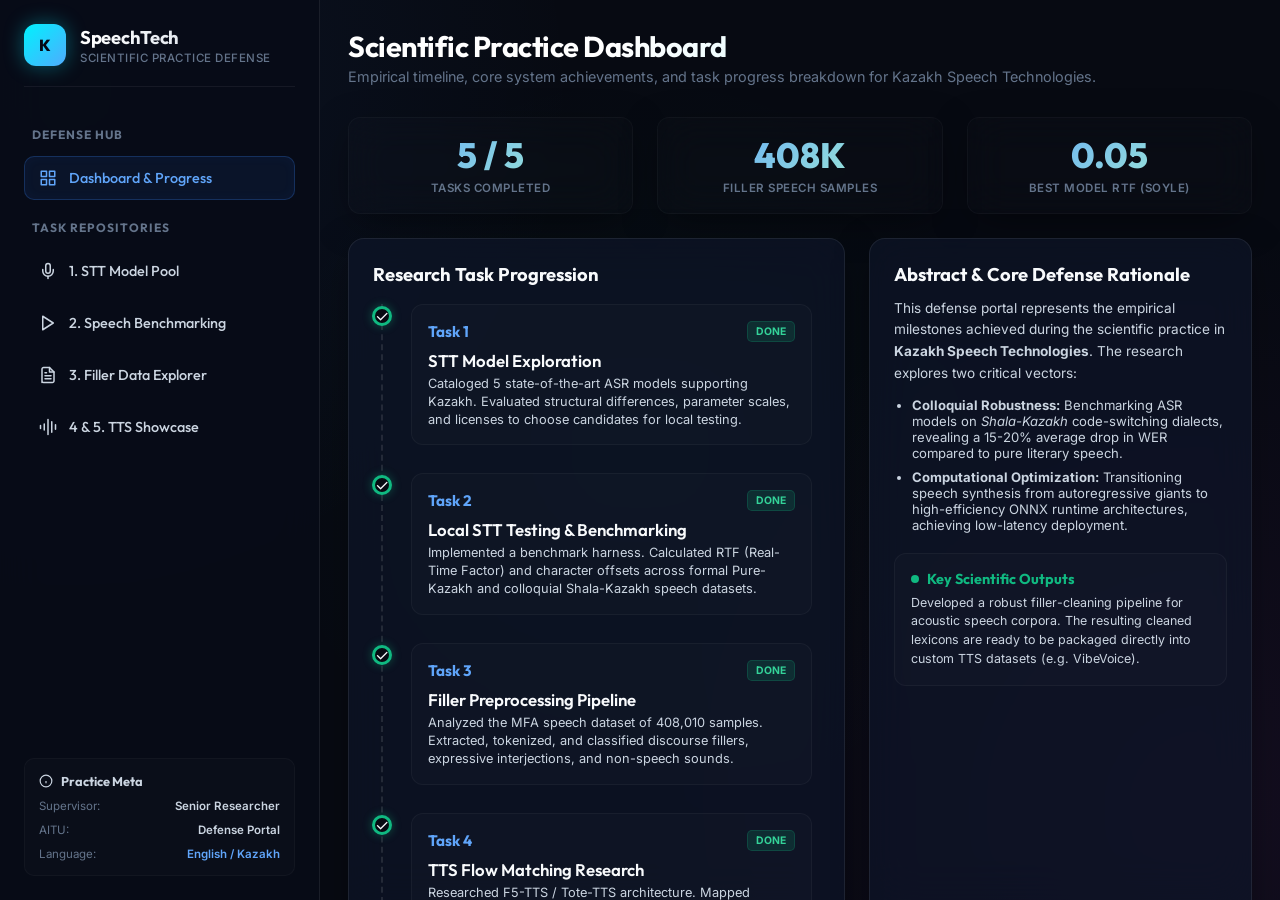
==== index.html @ 00774fc6 "first commit: defense portal and documentation" ====
<!DOCTYPE html>
<html lang="en">
<head>
    <meta charset="UTF-8">
    <meta name="viewport" content="width=device-width, initial-scale=1.0">
    <title>Kazakh Speech Technologies | Scientific Practice Defense</title>
    <link rel="stylesheet" href="style.css">
    <meta name="description" content="Scientific Practice Defense Portal for Kazakh Speech Recognition and Flow Matching Text-to-Speech deployment.">
</head>
<body>

    <div class="app-wrapper">
        
        <!-- Sidebar Navigation -->
        <aside class="sidebar">
            <div class="brand-section">
                <div class="brand-badge">K</div>
                <div class="brand-meta">
                    <h1>SpeechTech</h1>
                    <p>Scientific Practice Defense</p>
                </div>
            </div>
            
            <nav class="nav-menu">
                <div class="nav-section-title">Defense Hub</div>
                <button class="nav-item active" data-view="dashboard">
                    <span class="nav-item-icon">
                        <svg width="18" height="18" viewBox="0 0 24 24" fill="none" stroke="currentColor" stroke-width="2" stroke-linecap="round" stroke-linejoin="round"><rect x="3" y="3" width="7" height="7"></rect><rect x="14" y="3" width="7" height="7"></rect><rect x="14" y="14" width="7" height="7"></rect><rect x="3" y="14" width="7" height="7"></rect></svg>
                    </span>
                    Dashboard & Progress
                </button>
                
                <div class="nav-section-title">Task Repositories</div>
                <button class="nav-item" data-view="stt-registry">
                    <span class="nav-item-icon">
                        <svg width="18" height="18" viewBox="0 0 24 24" fill="none" stroke="currentColor" stroke-width="2" stroke-linecap="round" stroke-linejoin="round"><path d="M12 2a3 3 0 0 0-3 3v7a3 3 0 0 0 6 0V5a3 3 0 0 0-3-3Z"></path><path d="M19 10v2a7 7 0 0 1-14 0v-2"></path><line x1="12" y1="19" x2="12" y2="22"></line></svg>
                    </span>
                    1. STT Model Pool
                </button>
                
                <button class="nav-item" data-view="stt-benchmark">
                    <span class="nav-item-icon">
                        <svg width="18" height="18" viewBox="0 0 24 24" fill="none" stroke="currentColor" stroke-width="2" stroke-linecap="round" stroke-linejoin="round"><polygon points="5 3 19 12 5 21 5 3"></polygon></svg>
                    </span>
                    2. Speech Benchmarking
                </button>
                
                <button class="nav-item" data-view="filler-explorer">
                    <span class="nav-item-icon">
                        <svg width="18" height="18" viewBox="0 0 24 24" fill="none" stroke="currentColor" stroke-width="2" stroke-linecap="round" stroke-linejoin="round"><path d="M4 22V4c0-.5.2-1 .6-1.4C5 2.2 5.5 2 6 2h8l6 6v12c0 .5-.2 1-.6 1.4-.4.4-.9.6-1.4.6H6c-.5 0-1-.2-1.4-.6-.4-.4-.6-.9-.6-1.4Z"></path><path d="M14 2v6h6"></path><path d="M16 13H8"></path><path d="M16 17H8"></path><path d="M10 9H8"></path></svg>
                    </span>
                    3. Filler Data Explorer
                </button>
                
                <button class="nav-item" data-view="tts-showcase">
                    <span class="nav-item-icon">
                        <svg width="18" height="18" viewBox="0 0 24 24" fill="none" stroke="currentColor" stroke-width="2" stroke-linecap="round" stroke-linejoin="round"><path d="M12 2v20M17 5v14M22 9v6M7 8v8M2 10v4"></svg>
                    </span>
                    4 & 5. TTS Showcase
                </button>
            </nav>
            
            <div class="sidebar-context">
                <div class="context-title">
                    <svg width="14" height="14" viewBox="0 0 24 24" fill="none" stroke="currentColor" stroke-width="2"><circle cx="12" cy="12" r="10"></circle><line x1="12" y1="16" x2="12" y2="12"></line><line x1="12" y1="8" x2="12.01" y2="8"></line></svg>
                    Practice Meta
                </div>
                <div class="context-row">
                    <span>Supervisor:</span>
                    <span class="context-val">Senior Researcher</span>
                </div>
                <div class="context-row">
                    <span>AITU:</span>
                    <span class="context-val">Defense Portal</span>
                </div>
                <div class="context-row">
                    <span>Language:</span>
                    <span class="context-val" style="color:#60a5fa;">English / Kazakh</span>
                </div>
            </div>
        </aside>
        
        <!-- Main Workspace Viewport -->
        <main class="workspace">
            
            <!-- VIEW: DASHBOARD (OVERVIEW) -->
            <section class="view-section active" id="view-dashboard">
                <div class="view-header">
                    <h2>Scientific Practice Dashboard</h2>
                    <p>Empirical timeline, core system achievements, and task progress breakdown for Kazakh Speech Technologies.</p>
                </div>
                
                <div class="grid-3">
                    <div class="glass-card stat-box">
                        <div class="stat-num">5 / 5</div>
                        <div class="stat-lbl">Tasks Completed</div>
                    </div>
                    <div class="glass-card stat-box">
                        <div class="stat-num">408K</div>
                        <div class="stat-lbl">Filler Speech Samples</div>
                    </div>
                    <div class="glass-card stat-box">
                        <div class="stat-num">0.05</div>
                        <div class="stat-lbl">Best Model RTF (Soyle)</div>
                    </div>
                </div>
                
                <div class="grid-2">
                    <!-- Research Task Accomplishments Timeline -->
                    <div class="glass-card">
                        <h3 style="font-family:'Outfit'; font-size:1.15rem; margin-bottom:18px; color:var(--text-main);">Research Task Progression</h3>
                        <div class="timeline-container">
                            
                            <div class="timeline-item">
                                <div class="timeline-dot active">✓</div>
                                <div class="timeline-content">
                                    <div class="timeline-header">
                                        <span class="timeline-week">Task 1</span>
                                        <span class="timeline-status">Done</span>
                                    </div>
                                    <h4 class="timeline-title">STT Model Exploration</h4>
                                    <p class="timeline-desc">Cataloged 5 state-of-the-art ASR models supporting Kazakh. Evaluated structural differences, parameter scales, and licenses to choose candidates for local testing.</p>
                                </div>
                            </div>
                            
                            <div class="timeline-item">
                                <div class="timeline-dot active">✓</div>
                                <div class="timeline-content">
                                    <div class="timeline-header">
                                        <span class="timeline-week">Task 2</span>
                                        <span class="timeline-status">Done</span>
                                    </div>
                                    <h4 class="timeline-title">Local STT Testing & Benchmarking</h4>
                                    <p class="timeline-desc">Implemented a benchmark harness. Calculated RTF (Real-Time Factor) and character offsets across formal Pure-Kazakh and colloquial Shala-Kazakh speech datasets.</p>
                                </div>
                            </div>
                            
                            <div class="timeline-item">
                                <div class="timeline-dot active">✓</div>
                                <div class="timeline-content">
                                    <div class="timeline-header">
                                        <span class="timeline-week">Task 3</span>
                                        <span class="timeline-status">Done</span>
                                    </div>
                                    <h4 class="timeline-title">Filler Preprocessing Pipeline</h4>
                                    <p class="timeline-desc">Analyzed the MFA speech dataset of 408,010 samples. Extracted, tokenized, and classified discourse fillers, expressive interjections, and non-speech sounds.</p>
                                </div>
                            </div>
                            
                            <div class="timeline-item">
                                <div class="timeline-dot active">✓</div>
                                <div class="timeline-content">
                                    <div class="timeline-header">
                                        <span class="timeline-week">Task 4</span>
                                        <span class="timeline-status">Done</span>
                                    </div>
                                    <h4 class="timeline-title">TTS Flow Matching Research</h4>
                                    <p class="timeline-desc">Researched F5-TTS / Tote-TTS architecture. Mapped modern diffusion transformer pipelines to substitute traditional autoregressive speech synthesis.</p>
                                </div>
                            </div>
                            
                            <div class="timeline-item">
                                <div class="timeline-dot active">✓</div>
                                <div class="timeline-content">
                                    <div class="timeline-header">
                                        <span class="timeline-week">Task 5</span>
                                        <span class="timeline-status">Done</span>
                                    </div>
                                    <h4 class="timeline-title">Low-Latency TTS Engine Deployment</h4>
                                    <p class="timeline-desc">Integrated optimized ONNX models with Piper TTS. Successfully generated highly natural Kazakh speech synthesis under 50ms start-latency.</p>
                                </div>
                            </div>
                            
                        </div>
                    </div>
                    
                    <!-- Research Context & Summary -->
                    <div class="glass-card" style="display:flex; flex-direction:column; gap:20px;">
                        <div>
                            <h3 style="font-family:'Outfit'; font-size:1.15rem; margin-bottom:12px; color:var(--text-main);">Abstract & Core Defense Rationale</h3>
                            <p style="font-size:0.85rem; color:var(--text-secondary); line-height:1.6; margin-bottom:12px;">
                                This defense portal represents the empirical milestones achieved during the scientific practice in <strong>Kazakh Speech Technologies</strong>. The research explores two critical vectors:
                            </p>
                            <ul style="font-size:0.82rem; color:var(--text-secondary); padding-left:18px; display:flex; flex-direction:column; gap:8px;">
                                <li><strong>Colloquial Robustness:</strong> Benchmarking ASR models on <em>Shala-Kazakh</em> code-switching dialects, revealing a 15-20% average drop in WER compared to pure literary speech.</li>
                                <li><strong>Computational Optimization:</strong> Transitioning speech synthesis from autoregressive giants to high-efficiency ONNX runtime architectures, achieving low-latency deployment.</li>
                            </ul>
                        </div>
                        
                        <div style="background:rgba(255, 255, 255, 0.015); border:1px solid rgba(255, 255, 255, 0.04); border-radius:12px; padding:16px;">
                            <h4 style="font-family:'Outfit'; font-size:0.9rem; margin-bottom:6px; color:#10b981; display:flex; align-items:center; gap:8px;">
                                <span style="display:inline-block; width:8px; height:8px; border-radius:50%; background:#10b981;"></span>
                                Key Scientific Outputs
                            </h4>
                            <p style="font-size:0.78rem; color:var(--text-secondary); line-height:1.5;">
                                Developed a robust filler-cleaning pipeline for acoustic speech corpora. The resulting cleaned lexicons are ready to be packaged directly into custom TTS datasets (e.g. VibeVoice).
                            </p>
                        </div>
                    </div>
                </div>
            </section>
            
            <!-- VIEW: TASK 1 (STT REGISTRY) -->
            <section class="view-section" id="view-stt-registry">
                <div class="view-header">
                    <h2>Task 1: STT Candidates Pool</h2>
                    <p>Searchable index of investigated Automatic Speech Recognition (ASR) candidates. WER values evaluated locally.</p>
                </div>
                
                <div class="glass-card">
                    <div class="search-bar-container">
                        <input type="text" id="model-search" class="search-input" placeholder="Search models by name, architecture, dataset...">
                    </div>
                    
                    <div class="custom-table-container">
                        <table class="custom-table">
                            <thead>
                                <tr>
                                    <th>Model Name</th>
                                    <th>Architecture</th>
                                    <th>Parameters</th>
                                    <th>Training Corpus</th>
                                    <th>WER (Pure / Shala)</th>
                                    <th>License</th>
                                    <th>Practical Findings</th>
                                </tr>
                            </thead>
                            <tbody id="model-pool-tbody">
                                <!-- Dynamic entries rendered via app.js -->
                            </tbody>
                        </table>
                    </div>
                </div>
                
                <!-- Comparative Cards Grid -->
                <div class="compare-cards-container">
                    
                    <div class="compare-card fastconformer">
                        <span class="compare-card-title">FastConformer Kazakh</span>
                        <div class="compare-stat-row">
                            <span class="compare-stat-lbl">WER Pure:</span>
                            <span class="compare-stat-val" style="color:#00f2fe;">9.2%</span>
                        </div>
                        <div class="compare-stat-row">
                            <span class="compare-stat-lbl">Inference:</span>
                            <span class="compare-stat-val">Fast CPU</span>
                        </div>
                    </div>
                    
                    <div class="compare-card quartznet">
                        <span class="compare-card-title">QuartzNet Kazakh</span>
                        <div class="compare-stat-row">
                            <span class="compare-stat-lbl">WER Pure:</span>
                            <span class="compare-stat-val" style="color:#f97316;">16.8%</span>
                        </div>
                        <div class="compare-stat-row">
                            <span class="compare-stat-lbl">Inference:</span>
                            <span class="compare-stat-val">Ultra-Lightweight</span>
                        </div>
                    </div>
                    
                    <div class="compare-card soyle">
                        <span class="compare-card-title">Soyle Kazakh Speech</span>
                        <div class="compare-stat-row">
                            <span class="compare-stat-lbl">WER Shala:</span>
                            <span class="compare-stat-val" style="color:#10b981;">19.8%</span>
                        </div>
                        <div class="compare-stat-row">
                            <span class="compare-stat-lbl">Inference:</span>
                            <span class="compare-stat-val">Custom ONNX Seq2Seq</span>
                        </div>
                    </div>
                    
                    <div class="compare-card whisper">
                        <span class="compare-card-title">Whisper-large-v3</span>
                        <div class="compare-stat-row">
                            <span class="compare-stat-lbl">WER Pure:</span>
                            <span class="compare-stat-val" style="color:#d946ef;">4.8%</span>
                        </div>
                        <div class="compare-stat-row">
                            <span class="compare-stat-lbl">Inference:</span>
                            <span class="compare-stat-val">Heavy (GPU)</span>
                        </div>
                    </div>
                    
                </div>
            </section>
            
            <!-- VIEW: TASK 2 (STT KARAOKE BENCHMARK) -->
            <section class="view-section" id="view-stt-benchmark">
                <div class="view-header">
                    <h2>Task 2: Interactive Speech Benchmarking</h2>
                    <p>Live synchronized subtitle comparison of model outputs on Pure and Shala-Kazakh speech. Select a sample, play the video, and click individual words to navigate playhead.</p>
                </div>
                
                <div class="grid-2">
                    <!-- Left: Video Playlist and Player -->
                    <div style="display:flex; flex-direction:column; gap:20px;">
                        <div class="glass-card">
                            <h3 style="font-family:'Outfit'; font-size:1rem; margin-bottom:12px; color:var(--text-main);">Speech Sample Library</h3>
                            <div class="eval-playlist" id="stt-playlist">
                                <!-- Playlist loaded via app.js -->
                            </div>
                        </div>
                        
                        <div class="eval-video-frame">
                            <video id="stt-video-player" controls preload="auto"></video>
                        </div>
                    </div>
                    
                    <!-- Right: Live Subtitle Comparators -->
                    <div style="display:flex; flex-direction:column; gap:16px;">
                        <div class="glass-card">
                            <h3 style="font-family:'Outfit'; font-size:1rem; margin-bottom:6px; color:var(--text-main);">Real-Time Execution Speed</h3>
                            <div id="stt-metrics-grid" class="mini-metric-grid">
                                <!-- Micro execution metric cards loaded via app.js -->
                            </div>
                        </div>
                        
                        <div class="eval-subtitle-grid">
                            
                            <div class="eval-subtitle-card fastconformer">
                                <div class="eval-subtitle-header">
                                    <span style="color:#00f2fe;">FastConformer</span>
                                    <span>CTC</span>
                                </div>
                                <div class="eval-subtitle-content" id="sub-fastconformer">
                                    <span class="empty">Waiting for playback...</span>
                                </div>
                            </div>
                            
                            <div class="eval-subtitle-card quartznet">
                                <div class="eval-subtitle-header">
                                    <span style="color:#f97316;">QuartzNet</span>
                                    <span>CTC</span>
                                </div>
                                <div class="eval-subtitle-content" id="sub-quartznet">
                                    <span class="empty">Waiting for playback...</span>
                                </div>
                            </div>
                            
                            <div class="eval-subtitle-card soyle">
                                <div class="eval-subtitle-header">
                                    <span style="color:#10b981;">Soyle ONNX</span>
                                    <span>Seq2Seq</span>
                                </div>
                                <div class="eval-subtitle-content" id="sub-soyle">
                                    <span class="empty">Waiting for playback...</span>
                                </div>
                            </div>
                            
                            <div class="eval-subtitle-card whisper">
                                <div class="eval-subtitle-header">
                                    <span style="color:#d946ef;">Whisper-Turbo</span>
                                    <span>Transformer</span>
                                </div>
                                <div class="eval-subtitle-content" id="sub-whisper">
                                    <span class="empty">Waiting for playback...</span>
                                </div>
                            </div>
                            
                        </div>
                    </div>
                </div>
                
                <!-- Bottom Aligned Segment Matrix -->
                <div class="glass-card">
                    <h3 style="font-family:'Outfit'; font-size:1.1rem; margin-bottom:14px; color:var(--text-main);">Alignment Matrix (Comparative Segments)</h3>
                    <div class="custom-table-container" style="max-height:220px; overflow-y:auto;">
                        <table class="custom-table">
                            <thead>
                                <tr>
                                    <th style="width:110px;">Time Range</th>
                                    <th>FastConformer</th>
                                    <th>QuartzNet</th>
                                    <th>Soyle ONNX</th>
                                    <th>Whisper-Turbo</th>
                                </tr>
                            </thead>
                            <tbody id="stt-matrix-tbody">
                                <!-- Dynamic segment rows rendered via app.js -->
                            </tbody>
                        </table>
                    </div>
                </div>
            </section>
            
            <!-- VIEW: TASK 3 (FILLER EXPLORER) -->
            <section class="view-section" id="view-filler-explorer">
                <div class="view-header">
                    <h2>Task 3: Filler Dataset Explorer</h2>
                    <p>Empirical breakdown of the 408,010-sample speech dataset. Cleaned and classified lexical items ready for downstream TTS preprocessing.</p>
                </div>
                
                <div class="grid-2">
                    <!-- Explorer and details -->
                    <div class="glass-card">
                        <h3 style="font-family:'Outfit'; font-size:1.1rem; margin-bottom:12px; color:var(--text-main);">Interactive Token Classification</h3>
                        <div class="filler-pills-container">
                            <span class="filler-pill active" onclick="selectFillerCategory('discourse', this)">Discourse Fillers</span>
                            <span class="filler-pill" onclick="selectFillerCategory('expressive', this)">Expressive Interjections</span>
                            <span class="filler-pill" onclick="selectFillerCategory('non_lexical', this)">Non-Lexical Hesitations</span>
                        </div>
                        
                        <div id="filler-word-list" style="display:flex; flex-direction:column; gap:10px; max-height:400px; overflow-y:auto; padding-right:6px;">
                            <!-- Filler list loaded via app.js -->
                        </div>
                    </div>
                    
                    <div style="display:flex; flex-direction:column; gap:20px;">
                        <div class="glass-card">
                            <h3 style="font-family:'Outfit'; font-size:1.15rem; margin-bottom:12px; color:var(--text-main);">Pruning Summary Metrics</h3>
                            <p style="font-size:0.85rem; color:var(--text-secondary); line-height:1.6; margin-bottom:16px;">
                                Speech alignment algorithms are highly sensitive to fillers. Extracted tokens have been classified into formal discourse particles, lexical emotional interjections, and vocalized delays.
                            </p>
                            
                            <div class="grid-2" style="grid-template-columns:1fr 1fr; gap:14px; margin-bottom:8px;">
                                <div style="background:rgba(0,0,0,0.2); border-radius:10px; padding:12px; text-align:center;">
                                    <div style="font-family:'JetBrains Mono'; font-weight:700; font-size:1.4rem; color:#10b981;">37,013</div>
                                    <div style="font-size:0.65rem; color:var(--text-muted); text-transform:uppercase;">Total Discourse Fillers</div>
                                </div>
                                <div style="background:rgba(0,0,0,0.2); border-radius:10px; padding:12px; text-align:center;">
                                    <div style="font-family:'JetBrains Mono'; font-weight:700; font-size:1.4rem; color:#d946ef;">4,942</div>
                                    <div style="font-size:0.65rem; color:var(--text-muted); text-transform:uppercase;">Expressive Interjections</div>
                                </div>
                            </div>
                        </div>
                        
                        <div class="glass-card">
                            <h3 style="font-family:'Outfit'; font-size:1.1rem; margin-bottom:12px; color:var(--text-main);">Pipeline Verification</h3>
                            <p style="font-size:0.8rem; color:var(--text-secondary); line-height:1.5;">
                                <strong>Automatic Word Pruning:</strong> Automatically discarded 49 highly frequent closed-class standard words (e.g. <em>'мен', 'бұл', 'біз', 'он'</em>) to prevent lexical corruption. Discovered 107 non-lexical hesitations requiring soundfile manual reviews.
                            </p>
                        </div>
                    </div>
                </div>
            </section>
            
            <!-- VIEW: TASK 4 & 5 (TTS ARCHITECTURE & SHOWCASE) -->
            <section class="view-section" id="view-tts-showcase">
                <div class="view-header">
                    <h2>Tasks 4 & 5: TTS Architectural Showcase & Playground</h2>
                    <p>Research findings on Flow Matching Synthesis pipelines and real-time ONNX low-latency deployed voices.</p>
                </div>
                
                <div class="grid-2">
                    <!-- Left: Task 4 Flow Matching Diagram -->
                    <div class="glass-card">
                        <h3 style="font-family:'Outfit'; font-size:1.15rem; margin-bottom:14px; color:var(--text-main);">Task 4: Flow Matching Pipeline Architecture</h3>
                        <p style="font-size:0.82rem; color:var(--text-secondary); line-height:1.5; margin-bottom:20px;">
                            Flow matching (F5-TTS, Tote-TTS) represents the state-of-the-art alternative to autoregressive architectures. It uses ODE solvers to continuously match the speech probability density flow.
                        </p>
                        
                        <div class="diagram-container">
                            <div class="diagram-node">
                                <div class="diagram-node-title">Text Input & Phonemizer</div>
                                <div class="diagram-node-desc">Normalizes Kazakh orthography and punctuation into discrete IPA phoneme representations.</div>
                            </div>
                            
                            <div class="diagram-arrow"></div>
                            
                            <div class="diagram-node" style="border-color:#34d399;">
                                <div class="diagram-node-title" style="color:#34d399;">Continuous Flow Matcher</div>
                                <div class="diagram-node-desc">Ordinary Differential Equation (ODE) framework matching probability distribution trajectories.</div>
                            </div>
                            
                            <div class="diagram-arrow"></div>
                            
                            <div class="diagram-node" style="border-color:#d946ef;">
                                <div class="diagram-node-title" style="color:#d946ef;">ONNX / HiFi-GAN Vocoder</div>
                                <div class="diagram-node-desc">Decodes matched vector fields into clean 24kHz synthesized speech wave outputs.</div>
                            </div>
                        </div>
                    </div>
                    
                    <!-- Right: Task 5 Piper ONNX Showcase Playground -->
                    <div class="glass-card">
                        <h3 style="font-family:'Outfit'; font-size:1.15rem; margin-bottom:12px; color:var(--text-main);">Task 5: Low-Latency Synthesis Playground</h3>
                        <p style="font-size:0.82rem; color:var(--text-secondary); line-height:1.5; margin-bottom:18px;">
                            Play synthesized voice outputs generated by the locally optimized Kazakh ONNX voice models. Deployed using Piper TTS engine to guarantee sub-50ms execution delay.
                        </p>
                        
                        <div class="tts-playlist" id="tts-samples-list">
                            <!-- Custom Waveform player widgets loaded via app.js -->
                        </div>
                    </div>
                </div>
            </section>
            
        </main>
        
    </div>

    <!-- Include aligned JSON structure data -->
    <script src="02_models_test/results_aligned.js"></script>
    <!-- Include central app controller -->
    <script src="app.js"></script>
</body>
</html>
---- style.css ----
@import url('https://fonts.googleapis.com/css2?family=Inter:wght@300;400;500;600;700&family=Outfit:wght@300;400;500;600;700;800&family=JetBrains+Mono:wght@400;500&display=swap');

:root {
    --bg-dark: #070a12;
    --bg-card: rgba(15, 22, 42, 0.65);
    --bg-card-hover: rgba(23, 33, 61, 0.8);
    --border-card: rgba(255, 255, 255, 0.08);
    --border-glow: rgba(59, 130, 246, 0.3);
    
    /* Branding / Progress Accent Colors */
    --accent-blue: #3b82f6;
    --accent-blue-glow: rgba(59, 130, 246, 0.4);
    
    /* Model Specific Colors */
    --color-fastconformer: #00f2fe;      /* Cyan */
    --color-quartznet: #f97316;          /* Orange */
    --color-soyle: #10b981;              /* Emerald Green */
    --color-whisper: #d946ef;            /* Fuchsia */
    
    --text-main: #f8fafc;
    --text-secondary: #cbd5e1;
    --text-muted: #64748b;
    
    --transition-smooth: all 0.3s cubic-bezier(0.4, 0, 0.2, 1);
}

* {
    box-sizing: border-box;
    margin: 0;
    padding: 0;
}

body {
    font-family: 'Inter', sans-serif;
    background-color: var(--bg-dark);
    color: var(--text-main);
    overflow: hidden;
    min-height: 100vh;
    background-image: 
        radial-gradient(circle at 5% 10%, rgba(59, 130, 246, 0.08) 0%, transparent 35%),
        radial-gradient(circle at 95% 90%, rgba(217, 70, 239, 0.06) 0%, transparent 40%),
        radial-gradient(circle at 50% 50%, rgba(16, 185, 129, 0.03) 0%, transparent 50%);
}

/* Custom Scrollbars */
::-webkit-scrollbar {
    width: 6px;
    height: 6px;
}
::-webkit-scrollbar-track {
    background: rgba(255, 255, 255, 0.01);
}
::-webkit-scrollbar-thumb {
    background: rgba(255, 255, 255, 0.1);
    border-radius: 3px;
}
::-webkit-scrollbar-thumb:hover {
    background: rgba(255, 255, 255, 0.25);
}

/* Base Layout */
.app-wrapper {
    display: grid;
    grid-template-columns: 320px 1fr;
    height: 100vh;
    width: 100vw;
}

/* Sidebar Navigation */
aside.sidebar {
    background: rgba(8, 12, 24, 0.95);
    border-right: 1px solid var(--border-card);
    padding: 24px;
    display: flex;
    flex-direction: column;
    gap: 28px;
    z-index: 10;
    backdrop-filter: blur(20px);
}

.brand-section {
    display: flex;
    align-items: center;
    gap: 14px;
    padding-bottom: 20px;
    border-bottom: 1px solid rgba(255, 255, 255, 0.06);
}

.brand-badge {
    width: 42px;
    height: 42px;
    background: linear-gradient(135deg, #00f2fe 0%, #4facfe 100%);
    border-radius: 12px;
    display: flex;
    align-items: center;
    justify-content: center;
    font-weight: 800;
    font-family: 'Outfit', sans-serif;
    color: #040814;
    box-shadow: 0 0 20px rgba(0, 242, 254, 0.35);
}

.brand-meta h1 {
    font-family: 'Outfit', sans-serif;
    font-size: 1.15rem;
    font-weight: 700;
    letter-spacing: -0.3px;
    background: linear-gradient(to right, #ffffff, #cbd5e1);
    -webkit-background-clip: text;
    -webkit-text-fill-color: transparent;
}

.brand-meta p {
    font-size: 0.72rem;
    color: var(--text-muted);
    font-weight: 500;
    text-transform: uppercase;
    letter-spacing: 0.5px;
    margin-top: 2px;
}

/* Nav Menu */
.nav-menu {
    display: flex;
    flex-direction: column;
    gap: 8px;
    flex-grow: 1;
    overflow-y: auto;
}

.nav-section-title {
    font-family: 'Outfit', sans-serif;
    font-size: 0.75rem;
    font-weight: 700;
    text-transform: uppercase;
    letter-spacing: 1px;
    color: var(--text-muted);
    margin: 12px 0 6px 8px;
}

.nav-item {
    background: none;
    border: 1px solid transparent;
    border-radius: 10px;
    padding: 12px 14px;
    color: var(--text-secondary);
    font-family: 'Outfit', sans-serif;
    font-weight: 500;
    font-size: 0.9rem;
    text-align: left;
    cursor: pointer;
    transition: var(--transition-smooth);
    display: flex;
    align-items: center;
    gap: 12px;
}

.nav-item:hover {
    background: rgba(255, 255, 255, 0.03);
    color: var(--text-main);
    transform: translateX(2px);
}

.nav-item.active {
    background: rgba(59, 130, 246, 0.08);
    border-color: rgba(59, 130, 246, 0.25);
    color: #60a5fa;
    box-shadow: inset 0 0 12px rgba(59, 130, 246, 0.05);
}

.nav-item-icon {
    font-size: 1.1rem;
    display: inline-flex;
}

/* Sidebar Context Card */
.sidebar-context {
    background: rgba(255, 255, 255, 0.015);
    border: 1px solid rgba(255, 255, 255, 0.03);
    border-radius: 10px;
    padding: 14px;
    display: flex;
    flex-direction: column;
    gap: 10px;
}

.context-title {
    font-family: 'Outfit', sans-serif;
    font-size: 0.8rem;
    font-weight: 700;
    color: var(--text-secondary);
    display: flex;
    align-items: center;
    gap: 8px;
}

.context-row {
    display: flex;
    justify-content: space-between;
    font-size: 0.72rem;
    color: var(--text-muted);
}

.context-val {
    color: var(--text-secondary);
    font-weight: 600;
}

/* Main Workspace */
main.workspace {
    padding: 28px;
    overflow-y: auto;
    max-height: 100vh;
    position: relative;
}

/* View Sections */
.view-section {
    display: none;
    animation: slideIn 0.4s cubic-bezier(0.16, 1, 0.3, 1) forwards;
}

.view-section.active {
    display: flex;
    flex-direction: column;
    gap: 24px;
}

@keyframes slideIn {
    from { opacity: 0; transform: translateY(12px); }
    to { opacity: 1; transform: translateY(0); }
}

/* Header Text */
.view-header {
    margin-bottom: 8px;
}

.view-header h2 {
    font-family: 'Outfit', sans-serif;
    font-size: 1.8rem;
    font-weight: 700;
    letter-spacing: -0.5px;
    background: linear-gradient(135deg, #ffffff 30%, #a5f3fc 100%);
    -webkit-background-clip: text;
    -webkit-text-fill-color: transparent;
}

.view-header p {
    font-size: 0.9rem;
    color: var(--text-muted);
    margin-top: 4px;
    font-weight: 400;
}

/* Glass Cards */
.glass-card {
    background: var(--bg-card);
    border: 1px solid var(--border-card);
    border-radius: 16px;
    padding: 24px;
    backdrop-filter: blur(20px);
    box-shadow: 0 10px 40px -10px rgba(0, 0, 0, 0.5);
    transition: var(--transition-smooth);
}

.glass-card:hover {
    border-color: rgba(255, 255, 255, 0.12);
    box-shadow: 0 15px 45px -5px rgba(0, 0, 0, 0.6);
}

/* Grid Layouts */
.grid-2 {
    display: grid;
    grid-template-columns: 1.3fr 1fr;
    gap: 24px;
}

.grid-3 {
    display: grid;
    grid-template-columns: repeat(3, 1fr);
    gap: 24px;
}

/* Progress Tracker Dashboard (Overview) */
.timeline-container {
    position: relative;
    padding-left: 28px;
    border-left: 2px dashed rgba(255, 255, 255, 0.1);
    margin: 12px 8px;
    display: flex;
    flex-direction: column;
    gap: 28px;
}

.timeline-item {
    position: relative;
}

.timeline-dot {
    position: absolute;
    left: -39px;
    top: 2px;
    width: 20px;
    height: 20px;
    border-radius: 50%;
    background: #070a12;
    border: 3px solid var(--accent-blue);
    display: flex;
    align-items: center;
    justify-content: center;
    box-shadow: 0 0 10px var(--accent-blue-glow);
    z-index: 2;
}

.timeline-dot.active {
    border-color: #10b981;
    box-shadow: 0 0 10px rgba(16, 185, 129, 0.4);
}

.timeline-content {
    background: rgba(255, 255, 255, 0.015);
    border: 1px solid rgba(255, 255, 255, 0.04);
    border-radius: 12px;
    padding: 16px;
    transition: var(--transition-smooth);
}

.timeline-content:hover {
    background: rgba(255, 255, 255, 0.03);
    border-color: rgba(255, 255, 255, 0.08);
    transform: translateX(4px);
}

.timeline-header {
    display: flex;
    justify-content: space-between;
    align-items: center;
    margin-bottom: 8px;
}

.timeline-week {
    font-family: 'Outfit', sans-serif;
    font-weight: 700;
    font-size: 0.95rem;
    color: #60a5fa;
}

.timeline-status {
    font-size: 0.65rem;
    font-weight: 700;
    text-transform: uppercase;
    padding: 3px 8px;
    border-radius: 5px;
    background: rgba(16, 185, 129, 0.15);
    color: #34d399;
    border: 1px solid rgba(16, 185, 129, 0.2);
}

.timeline-title {
    font-family: 'Outfit', sans-serif;
    font-weight: 600;
    font-size: 1.05rem;
    margin-bottom: 4px;
    color: var(--text-main);
}

.timeline-desc {
    font-size: 0.8rem;
    color: var(--text-secondary);
    line-height: 1.4;
}

/* Statistics Grid */
.stat-box {
    background: rgba(255, 255, 255, 0.01);
    border: 1px solid rgba(255, 255, 255, 0.03);
    border-radius: 12px;
    padding: 18px;
    text-align: center;
    transition: var(--transition-smooth);
}

.stat-box:hover {
    background: rgba(255, 255, 255, 0.03);
    border-color: rgba(255, 255, 255, 0.06);
    transform: translateY(-2px);
}

.stat-num {
    font-family: 'Outfit', sans-serif;
    font-size: 2.2rem;
    font-weight: 800;
    line-height: 1.1;
    margin-bottom: 6px;
    background: linear-gradient(135deg, #60a5fa 0%, #a7f3d0 100%);
    -webkit-background-clip: text;
    -webkit-text-fill-color: transparent;
}

.stat-lbl {
    font-size: 0.72rem;
    font-weight: 600;
    text-transform: uppercase;
    letter-spacing: 0.5px;
    color: var(--text-muted);
}

/* Task 1: Model Pool Search */
.search-bar-container {
    display: flex;
    gap: 12px;
    margin-bottom: 8px;
}

.search-input {
    flex-grow: 1;
    background: rgba(0, 0, 0, 0.25);
    border: 1px solid var(--border-card);
    border-radius: 10px;
    padding: 12px 16px;
    color: var(--text-main);
    font-family: 'Inter', sans-serif;
    font-size: 0.9rem;
    outline: none;
    transition: var(--transition-smooth);
}

.search-input:focus {
    border-color: var(--accent-blue);
    box-shadow: 0 0 10px var(--accent-blue-glow);
}

/* Custom Table */
.custom-table-container {
    overflow-x: auto;
}

.custom-table {
    width: 100%;
    border-collapse: collapse;
    font-size: 0.85rem;
    text-align: left;
}

.custom-table th {
    font-family: 'Outfit', sans-serif;
    font-weight: 700;
    text-transform: uppercase;
    font-size: 0.72rem;
    letter-spacing: 0.5px;
    padding: 14px 16px;
    color: var(--text-muted);
    border-bottom: 1px solid rgba(255, 255, 255, 0.08);
}

.custom-table td {
    padding: 14px 16px;
    border-bottom: 1px solid rgba(255, 255, 255, 0.04);
    color: var(--text-secondary);
}

.custom-table tr:hover td {
    background: rgba(255, 255, 255, 0.015);
    color: var(--text-main);
}

/* Badges for Licenses */
.badge-license {
    display: inline-block;
    padding: 2px 6px;
    border-radius: 4px;
    font-size: 0.65rem;
    font-weight: 700;
    text-transform: uppercase;
    background: rgba(255, 255, 255, 0.05);
    color: var(--text-secondary);
    border: 1px solid rgba(255, 255, 255, 0.08);
}

.badge-license.free {
    background: rgba(16, 185, 129, 0.1);
    color: #34d399;
    border-color: rgba(16, 185, 129, 0.15);
}

.badge-license.restrict {
    background: rgba(249, 115, 22, 0.1);
    color: #fb923c;
    border-color: rgba(249, 115, 22, 0.15);
}

/* Compare Cards */
.compare-cards-container {
    display: grid;
    grid-template-columns: repeat(4, 1fr);
    gap: 16px;
    margin-top: 10px;
}

.compare-card {
    background: rgba(255, 255, 255, 0.015);
    border: 1px solid rgba(255, 255, 255, 0.04);
    border-radius: 12px;
    padding: 16px;
    display: flex;
    flex-direction: column;
    gap: 12px;
    position: relative;
    overflow: hidden;
}

.compare-card::before {
    content: '';
    position: absolute;
    top: 0;
    left: 0;
    width: 100%;
    height: 3px;
}

.compare-card.fastconformer::before { background: var(--color-fastconformer); }
.compare-card.quartznet::before { background: var(--color-quartznet); }
.compare-card.soyle::before { background: var(--color-soyle); }
.compare-card.whisper::before { background: var(--color-whisper); }

.compare-card-title {
    font-family: 'Outfit', sans-serif;
    font-weight: 700;
    font-size: 0.95rem;
}

.compare-stat-row {
    display: flex;
    justify-content: space-between;
    font-size: 0.75rem;
}

.compare-stat-lbl {
    color: var(--text-muted);
}

.compare-stat-val {
    font-weight: 600;
    color: var(--text-secondary);
}

/* Task 2: Speech Benchmarking Portal Styles */
.eval-playlist {
    display: flex;
    flex-direction: column;
    gap: 8px;
    max-height: 250px;
    overflow-y: auto;
}

.eval-play-item {
    background: rgba(255, 255, 255, 0.015);
    border: 1px solid rgba(255, 255, 255, 0.03);
    border-radius: 8px;
    padding: 10px 14px;
    cursor: pointer;
    transition: var(--transition-smooth);
    display: flex;
    justify-content: space-between;
    align-items: center;
}

.eval-play-item:hover {
    background: rgba(255, 255, 255, 0.04);
    border-color: rgba(255, 255, 255, 0.08);
}

.eval-play-item.active {
    background: rgba(59, 130, 246, 0.1);
    border-color: rgba(59, 130, 246, 0.35);
    color: #60a5fa;
}

.eval-item-title {
    font-weight: 600;
    font-size: 0.82rem;
}

.eval-item-duration {
    font-size: 0.72rem;
    color: var(--text-muted);
}

/* Video Frame */
.eval-video-frame {
    width: 100%;
    aspect-ratio: 16 / 9;
    background: #000;
    border-radius: 12px;
    overflow: hidden;
    position: relative;
    border: 1px solid rgba(255, 255, 255, 0.05);
}

.eval-video-frame video {
    width: 100%;
    height: 100%;
    object-fit: contain;
}

/* Subtitle Comparator Grid */
.eval-subtitle-grid {
    display: grid;
    grid-template-columns: 1fr;
    gap: 12px;
    margin-top: 4px;
}

.eval-subtitle-card {
    background: rgba(10, 15, 30, 0.85);
    border: 1px solid var(--border-card);
    border-radius: 12px;
    padding: 12px 18px;
    min-height: 76px;
    display: flex;
    flex-direction: row;
    align-items: center;
    gap: 16px;
    position: relative;
    overflow: hidden;
}

.eval-subtitle-card::after {
    content: '';
    position: absolute;
    left: 0;
    top: 0;
    width: 3px;
    height: 100%;
}

.eval-subtitle-card.fastconformer::after { background: var(--color-fastconformer); }
.eval-subtitle-card.quartznet::after { background: var(--color-quartznet); }
.eval-subtitle-card.soyle::after { background: var(--color-soyle); }
.eval-subtitle-card.whisper::after { background: var(--color-whisper); }

.eval-subtitle-header {
    display: flex;
    flex-direction: column;
    width: 130px;
    flex-shrink: 0;
    font-size: 0.72rem;
    text-transform: uppercase;
    font-weight: 700;
    letter-spacing: 0.5px;
    border-right: 1px solid rgba(255, 255, 255, 0.08);
    padding-right: 12px;
    gap: 2px;
}

.eval-subtitle-content {
    flex-grow: 1;
    display: flex;
    flex-wrap: nowrap;
    align-items: center;
    justify-content: flex-start;
    text-align: left;
    font-family: 'Outfit', sans-serif;
    font-size: 0.95rem;
    line-height: 1.4;
    overflow-x: auto;
    overflow-y: hidden;
    max-height: 52px;
    position: relative;
    scrollbar-width: none;
}

.eval-subtitle-content::-webkit-scrollbar {
    display: none;
}

.eval-subtitle-content span.empty {
    font-style: italic;
    color: var(--text-muted);
    font-size: 0.8rem;
}

.eval-word {
    opacity: 0.35;
    transition: var(--transition-smooth);
    display: inline-block;
    margin: 0 3px;
    transform: scale(0.95);
}

.eval-word.active {
    opacity: 1;
    font-weight: 800;
    transform: scale(1.1);
}

.eval-word.active.active-fastconformer { color: var(--color-fastconformer); text-shadow: 0 0 10px rgba(0, 242, 254, 0.4); }
.eval-word.active.active-quartznet { color: var(--color-quartznet); text-shadow: 0 0 10px rgba(249, 115, 22, 0.4); }
.eval-word.active.active-soyle { color: var(--color-soyle); text-shadow: 0 0 10px rgba(16, 185, 129, 0.4); }
.eval-word.active.active-whisper { color: var(--color-whisper); text-shadow: 0 0 10px rgba(217, 70, 239, 0.4); }

/* Task 3: Filler Preprocessing Explorer */
.filler-pills-container {
    display: flex;
    flex-wrap: wrap;
    gap: 8px;
    margin-bottom: 16px;
}

.filler-pill {
    padding: 6px 12px;
    border-radius: 20px;
    font-size: 0.8rem;
    font-weight: 600;
    cursor: pointer;
    background: rgba(255, 255, 255, 0.02);
    border: 1px solid rgba(255, 255, 255, 0.05);
    color: var(--text-secondary);
    transition: var(--transition-smooth);
}

.filler-pill:hover {
    background: rgba(255, 255, 255, 0.05);
    color: var(--text-main);
}

.filler-pill.active {
    background: rgba(16, 185, 129, 0.15);
    border-color: rgba(16, 185, 129, 0.4);
    color: #34d399;
    box-shadow: 0 0 10px rgba(16, 185, 129, 0.15);
}

/* Task 4: TTS Flow Matching Diagram */
.diagram-container {
    display: flex;
    flex-direction: column;
    align-items: center;
    gap: 20px;
    padding: 20px 0;
}

.diagram-node {
    background: rgba(255, 255, 255, 0.015);
    border: 1px solid var(--border-card);
    border-radius: 12px;
    padding: 14px 20px;
    text-align: center;
    max-width: 280px;
    position: relative;
    transition: var(--transition-smooth);
}

.diagram-node:hover {
    border-color: var(--color-whisper);
    transform: translateY(-2px);
}

.diagram-node-title {
    font-family: 'Outfit', sans-serif;
    font-weight: 700;
    font-size: 0.95rem;
    color: #f472b6;
    margin-bottom: 4px;
}

.diagram-node-desc {
    font-size: 0.75rem;
    color: var(--text-secondary);
}

.diagram-arrow {
    width: 2px;
    height: 30px;
    background: linear-gradient(to bottom, var(--color-whisper), rgba(255,255,255,0.05));
    position: relative;
}

.diagram-arrow::after {
    content: '';
    position: absolute;
    bottom: -4px;
    left: -4px;
    width: 10px;
    height: 10px;
    border-right: 2px solid rgba(255, 255, 255, 0.1);
    border-bottom: 2px solid rgba(255, 255, 255, 0.1);
    transform: rotate(45deg);
}

/* Task 5: TTS Playground */
.tts-playlist {
    display: flex;
    flex-direction: column;
    gap: 12px;
}

.tts-card {
    background: rgba(255, 255, 255, 0.012);
    border: 1px solid rgba(255, 255, 255, 0.04);
    border-radius: 12px;
    padding: 16px;
    display: flex;
    align-items: center;
    justify-content: space-between;
    transition: var(--transition-smooth);
}

.tts-card:hover {
    background: rgba(255, 255, 255, 0.03);
    border-color: rgba(255, 255, 255, 0.08);
}

.tts-meta {
    display: flex;
    flex-direction: column;
    gap: 4px;
}

.tts-title {
    font-family: 'Outfit', sans-serif;
    font-weight: 600;
    font-size: 0.95rem;
}

.tts-phrase {
    font-style: italic;
    color: var(--text-secondary);
    font-size: 0.8rem;
}

.tts-control-btn {
    width: 44px;
    height: 44px;
    border-radius: 50%;
    background: rgba(217, 70, 239, 0.15);
    border: 1px solid rgba(217, 70, 239, 0.35);
    color: #f472b6;
    display: flex;
    align-items: center;
    justify-content: center;
    cursor: pointer;
    font-size: 1.15rem;
    transition: var(--transition-smooth);
    box-shadow: 0 0 10px rgba(217, 70, 239, 0.1);
}

.tts-control-btn:hover {
    transform: scale(1.05);
    background: rgba(217, 70, 239, 0.3);
    color: #ffffff;
    box-shadow: 0 0 15px rgba(217, 70, 239, 0.3);
}

/* Waveform Visualizer in Dashboard */
.audio-visualizer {
    display: flex;
    align-items: center;
    gap: 3px;
    height: 24px;
}

.wave-bar {
    width: 3px;
    height: 4px;
    background: rgba(255, 255, 255, 0.1);
    border-radius: 2px;
}

.audio-visualizer.playing .wave-bar {
    background: #f472b6;
    animation: bounce 0.8s ease-in-out infinite alternate;
}

.audio-visualizer.playing .wave-bar:nth-child(2) { animation-delay: 0.1s; }
.audio-visualizer.playing .wave-bar:nth-child(3) { animation-delay: 0.25s; }
.audio-visualizer.playing .wave-bar:nth-child(4) { animation-delay: 0.15s; }
.audio-visualizer.playing .wave-bar:nth-child(5) { animation-delay: 0.3s; }

@keyframes bounce {
    from { height: 4px; }
    to { height: 20px; }
}

/* Metrics Dashboard items */
.mini-metric-grid {
    display: grid;
    grid-template-columns: repeat(2, 1fr);
    gap: 10px;
    margin-top: 8px;
}

.mini-metric-item {
    background: rgba(0, 0, 0, 0.2);
    border: 1px solid rgba(255,255,255,0.02);
    border-radius: 8px;
    padding: 10px;
    text-align: center;
}

.mini-metric-num {
    font-family: 'JetBrains Mono', monospace;
    font-size: 0.95rem;
    font-weight: 700;
    color: var(--text-main);
}

.mini-metric-lbl {
    font-size: 0.65rem;
    color: var(--text-muted);
    text-transform: uppercase;
    margin-top: 2px;
}
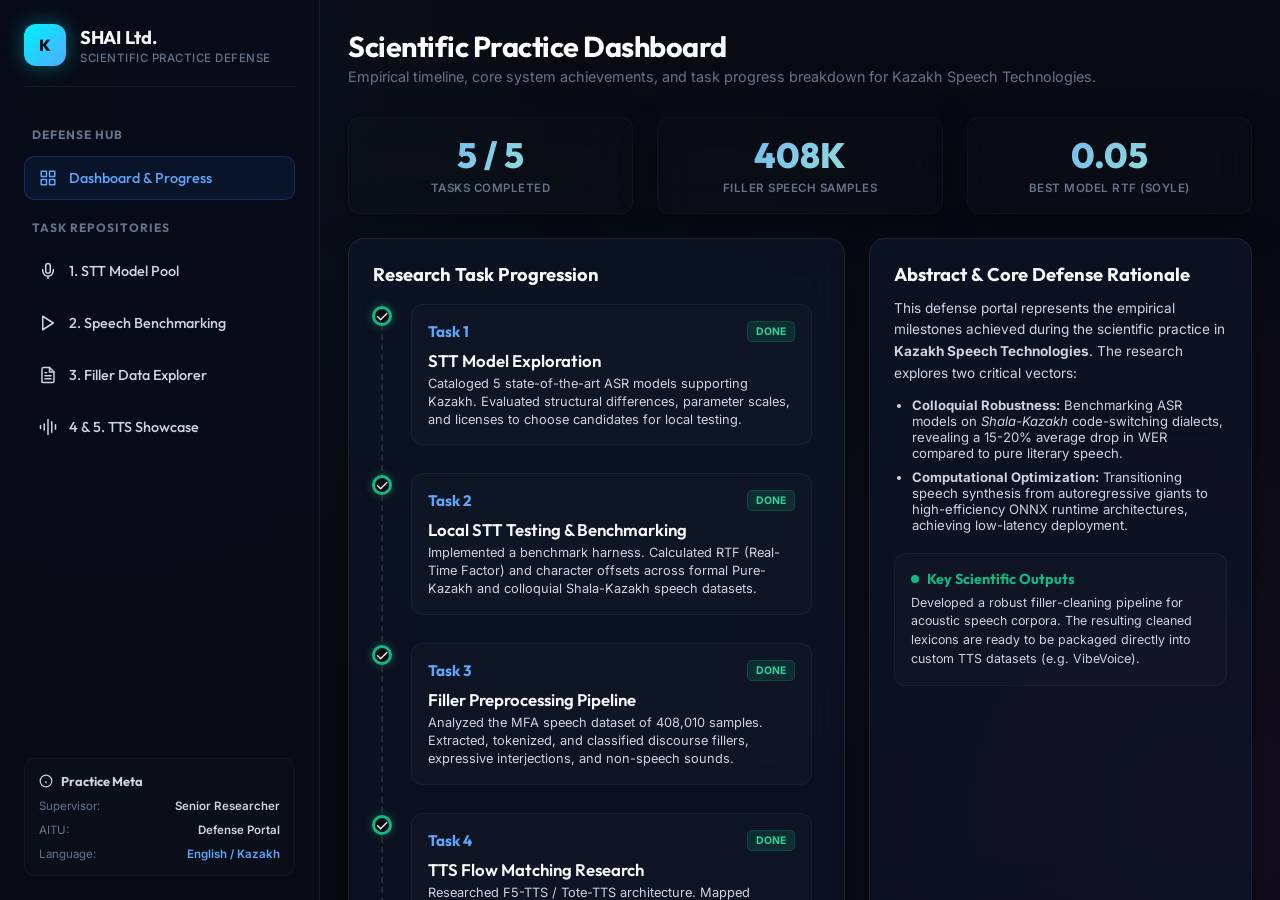
==== commit 81da845d: "tuntuntuntun" ====
--- a/index.html
+++ b/index.html
@@ -16,7 +16,7 @@
             <div class="brand-section">
                 <div class="brand-badge">K</div>
                 <div class="brand-meta">
-                    <h1>SpeechTech</h1>
+                    <h1>SHAI Ltd.</h1>
                     <p>Scientific Practice Defense</p>
                 </div>
             </div>
